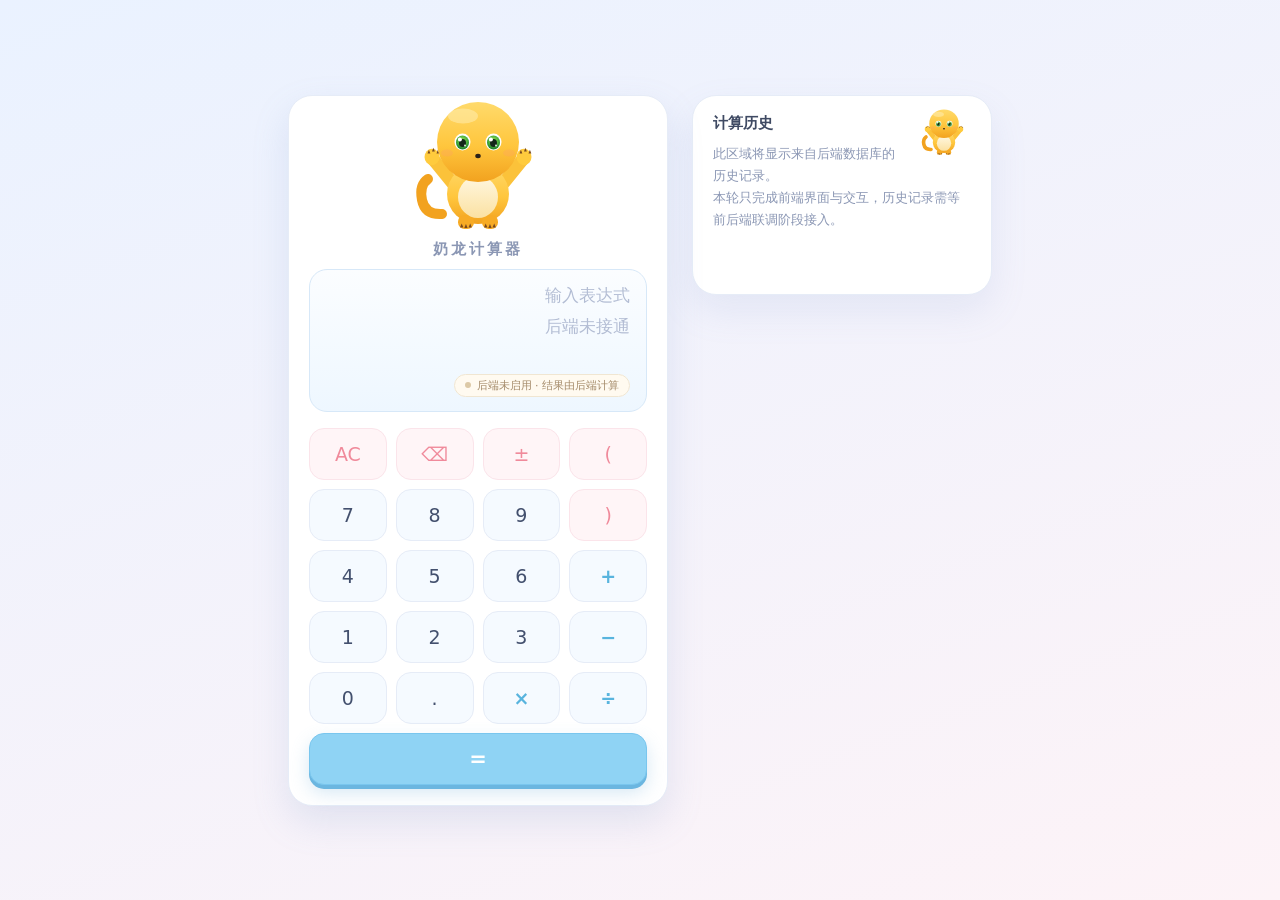
==== src/index.html @ c20ffa98 "style: 改为亮色系、修正居中、吉祥物换成手绘奶龙 配色：深色改为奶油白 + 天空蓝 + 淡粉，等号做成立体糖果按钮（按下会下沉）。  居中：.app 改为 width:max-content +" ====
<!DOCTYPE html>
<html lang="zh-CN">
<head>
  <meta charset="UTF-8">
  <meta name="viewport" content="width=device-width, initial-scale=1">
  <title>计算器 · 832401217</title>
  <link rel="stylesheet" href="css/style.css">
</head>
<body>
  <!-- 整页只有一个主区域：左侧计算器，右侧历史记录占位 -->
  <main class="app">
    <section class="calc" aria-label="计算器">
      <!--
        吉祥物：奶龙（Nailong）。
        用**自己手绘的 SVG 文件**（src/assets/奶龙.svg），不引用任何官方图片素材：
        不联网也能显示，不需要从网上下载图片，也不涉及他人素材的版权问题。
      -->
      <div class="calc__mascot">
        <img class="mascot" src="assets/奶龙.svg" alt="奶龙">
      </div>
      <h1 class="calc__title">奶龙计算器</h1>

      <!-- 显示屏：表达式行 + 结果行 + 提示条 + 后端状态 -->
      <div class="screen">
        <p class="screen__expression is-empty" id="expression" data-placeholder="输入表达式"></p>
        <p class="screen__result" id="result">—</p>
        <p class="screen__message" id="message" role="status" aria-live="polite"></p>
        <p class="screen__backend" id="backend-status">
          <span class="screen__dot" aria-hidden="true"></span>
          <span id="backend-text">后端未启用 · 结果由后端计算</span>
        </p>
      </div>

      <!--
        键盘区：★ 整个区域只挂一个 click 监听器（事件委托），见 js/calc-buttons.js。
        每个按键用 data-key 声明语义，HTML 不写任何 onclick。
      -->
      <div class="keys" id="keys">
        <button type="button" class="key key--fn" data-key="AC"   title="清空（Esc）">AC</button>
        <button type="button" class="key key--fn" data-key="BACK" title="退格（Backspace）">⌫</button>
        <button type="button" class="key key--fn" data-key="NEG"  title="正负号（n）">±</button>
        <button type="button" class="key key--fn" data-key="("    title="左括号">(</button>

        <button type="button" class="key" data-key="7">7</button>
        <button type="button" class="key" data-key="8">8</button>
        <button type="button" class="key" data-key="9">9</button>
        <button type="button" class="key key--fn" data-key=")" title="右括号">)</button>

        <button type="button" class="key" data-key="4">4</button>
        <button type="button" class="key" data-key="5">5</button>
        <button type="button" class="key" data-key="6">6</button>
        <button type="button" class="key key--op" data-key="+" title="加（+）">+</button>

        <button type="button" class="key" data-key="1">1</button>
        <button type="button" class="key" data-key="2">2</button>
        <button type="button" class="key" data-key="3">3</button>
        <button type="button" class="key key--op" data-key="-" title="减（-）">−</button>

        <button type="button" class="key" data-key="0">0</button>
        <button type="button" class="key" data-key="." title="小数点">.</button>
        <button type="button" class="key key--op" data-key="*" title="乘（*）">×</button>
        <button type="button" class="key key--op" data-key="/" title="除（/）">÷</button>

        <button type="button" class="key key--wide key--eq" data-key="=" title="计算（Enter / =）">=</button>
      </div>
    </section>

    <!-- 历史记录：本轮为占位区，按要求不放任何假数据 -->
    <aside class="history" aria-label="计算历史">
      <!-- 历史卡片右上角的小奶龙：同一张图缩小复用 -->
      <img class="history__mascot" src="assets/奶龙.svg" alt="">
      <h2 class="history__title">计算历史</h2>
      <p class="history__placeholder">
        此区域将显示来自后端数据库的历史记录。<br>
        本轮只完成前端界面与交互，历史记录需等前后端联调阶段接入。
      </p>
    </aside>
  </main>

  <!-- 模块之间通过 DOM 上的 id 通信，不互相 import，避免循环依赖 -->
  <script type="module" src="js/ui.js"></script>
  <script type="module" src="js/keyboard.js"></script>
  <script type="module" src="js/calc-buttons.js"></script>
</body>
</html>
---- src/css/style.css ----
/* ==========================================================================
   计算器样式 · 832401217
   配色：亮色系 · 奶油白 + 天空蓝 + 淡粉
   吉祥物：奶龙（纯 SVG 绘制，不引用任何外部图片，见 index.html）

   命名规范：BEM 变体（block / block__element / block--modifier）+
             is-* 前缀表示"由 JavaScript 切换的状态类"
   规范出处见仓库根目录 codestyle.md
   ========================================================================== */

:root {
  /* 底色与容器 */
  --bg-base: #eaf2ff;
  --bg-base-2: #fdf3f7;
  --card-bg: #ffffff;
  --card-cream: #fffaf0;
  --line: #e6ecf7;

  /* 文字 */
  --text: #3f4a63;
  --text-dim: #8b97b4;
  --text-faint: #b3bdd4;

  /* 按键 */
  --key-bg: #f5faff;
  --key-bg-hover: #e4f0ff;
  --key-text: #43506e;
  --key-fn: #f08a9b;
  --key-op: #58b4de;

  /* 主色（等号） */
  --brand: #8fd3f4;
  --brand-hover: #79c6ee;
  --brand-shadow: #6bb6e0;

  /* 提示 */
  --warn: #c2708a;
  --danger: #e0617f;

  /* 显示屏 */
  --screen-bg: linear-gradient(180deg, #fbfdff 0%, #eef7ff 100%);
  --screen-border: #d7e8f8;

  --radius-card: 24px;
  --radius-key: 15px;
}

* {
  box-sizing: border-box;
}

body {
  margin: 0;
  min-height: 100vh;
  width: 100%;
  display: grid;
  place-items: center;
  padding: 20px;
  /* 淡淡的天空蓝 → 淡粉渐变背景，比纯色更有"奶"的感觉 */
  background: linear-gradient(160deg, var(--bg-base) 0%, var(--bg-base-2) 100%);
  background-attachment: fixed;
  color: var(--text);
  font-family: "Microsoft YaHei", system-ui, -apple-system, sans-serif;
  -webkit-user-select: none;
  user-select: none;
}

/* ---------- ① 两栏：左计算器 / 右历史 ---------- */
/* width:max-content + margin:auto：让整个组合在页面里**正中**，
   而不是被拉满全宽后靠左对齐（浏览器窗口越宽，这个差别越明显） */
.app {
  width: max-content;
  max-width: 100%;
  margin: 0 auto;
  display: grid;
  grid-template-columns: 380px minmax(250px, 300px);
  gap: 24px;
  align-items: start;
}

@media (max-width: 780px) {
  .app {
    grid-template-columns: 1fr;
    width: 100%;
  }
}

/* ---------- ② 机身 ---------- */
.calc {
  position: relative;
  width: 380px;
  /* 顶部内边距给大一点：吉祥物要在此处"探头"，不能被挤掉 */
  padding: 24px 20px 20px;
  background: var(--card-bg);
  border: 1px solid var(--line);
  border-radius: var(--radius-card);
  box-shadow: 0 16px 36px rgba(120, 150, 200, .18);
}

/* ---------- ③ 吉祥物（奶龙）---------- */
.calc__mascot {
  display: flex;
  justify-content: center;
  /* 负数上边距只探出一小截，保证不会被页面顶边裁掉 */
  margin: -22px 0 2px;
}

.mascot {
  display: block;
  width: 150px;
  height: auto;
}

.calc__title {
  margin: 0 0 10px;
  font-size: 15px;
  font-weight: 700;
  letter-spacing: 3px;
  text-align: center;
  color: var(--text-dim);
}

/* ---------- ④ 历史卡片里的小奶龙 ---------- */
.history__mascot {
  float: right;
  width: 54px;
  height: auto;
  margin: -6px 0 6px 10px;
}

/* ---------- ⑤ 显示屏 ---------- */
.screen {
  display: flex;
  flex-direction: column;
  justify-content: flex-end;
  min-height: 118px;
  margin-bottom: 16px;
  padding: 14px 16px;
  background: var(--screen-bg);
  border: 1px solid var(--screen-border);
  border-radius: 18px;
  text-align: right;
  overflow: hidden;
}

.screen__expression {
  margin: 0;
  min-height: 22px;
  font-size: 17px;
  line-height: 22px;
  color: var(--text-dim);
  word-break: break-all;
  white-space: pre-wrap;
}

/* 表达式为空时显示占位文字（由 JavaScript 维护 is-empty 状态类） */
.screen__expression.is-empty::before {
  content: attr(data-placeholder);
  color: var(--text-faint);
}

/* 光标：用零宽空格作锚点切分文本，插入一个真实元素，避免使用 innerHTML */
.screen__caret {
  display: inline-block;
  width: 2px;
  height: 18px;
  margin: 0 -1px;
  vertical-align: -3px;
  background: var(--key-op);
  animation: caret-blink 1.1s steps(1) infinite;
}

@keyframes caret-blink {
  50% { opacity: 0; }
}

.screen__result {
  margin: 4px 0 0;
  min-height: 32px;
  font-size: 28px;
  font-weight: 700;
  line-height: 32px;
  color: var(--text);
  word-break: break-all;
}

/* 结果行在后端接通前显示占位符，用 is-placeholder 降低视觉权重 */
.screen__result.is-placeholder {
  font-size: 17px;
  font-weight: 400;
  color: var(--text-faint);
}

.screen__message {
  margin: 6px 0 0;
  min-height: 18px;
  font-size: 13px;
  line-height: 18px;
  color: var(--warn);
}

.screen__message.is-error {
  color: var(--danger);
  font-weight: 700;
}

/* 后端状态：做成一颗小药丸，比一行灰字更清楚 */
.screen__backend {
  display: inline-flex;
  align-items: center;
  align-self: flex-end;
  gap: 6px;
  margin: 8px 0 0;
  padding: 3px 10px;
  background: var(--card-cream);
  border: 1px solid #f0e6d2;
  border-radius: 999px;
  font-size: 11px;
  color: #a58b6a;
}

.screen__dot {
  width: 6px;
  height: 6px;
  border-radius: 50%;
  background: #dcc9a6;
}

/* ---------- ⑥ 键盘：4 列网格 ---------- */
.keys {
  display: grid;
  grid-template-columns: repeat(4, 1fr);
  gap: 9px;
}

.key {
  height: 52px;
  padding: 0;
  font: inherit;
  font-size: 19px;
  color: var(--key-text);
  background: var(--key-bg);
  border: 1px solid var(--line);
  border-radius: var(--radius-key);
  cursor: pointer;
  transition: background .12s, transform .06s, box-shadow .12s, border-color .12s;
}

/* 伪类：鼠标悬停 / 按住。这两条是纯 CSS 的"按下反馈"，不需要 JavaScript */
.key:hover {
  background: var(--key-bg-hover);
  border-color: #cfe4f7;
}

.key:active {
  transform: scale(.94);
}

/* ★ JavaScript 追加的状态类：CSS 伪类做不到的效果放这里
   1) 运算符键"正在生效"时保持高亮，鼠标移开后依然可见
   2) 被物理键盘按下时也能高亮（键盘没有 :active） */
.key.is-armed {
  background: #dff0fd;
  border-color: var(--key-op);
  box-shadow: 0 0 0 3px rgba(88, 180, 222, .18);
}

.key.is-pressed {
  transform: scale(.94);
  background: var(--key-bg-hover);
}

.key--fn {
  color: var(--key-fn);
  background: #fff5f7;
  border-color: #fbe4ea;
}

.key--fn:hover {
  background: #ffeef2;
  border-color: #f7d3dd;
}

.key--op {
  color: var(--key-op);
  font-weight: 700;
}

.key--eq {
  color: #ffffff;
  font-size: 21px;
  font-weight: 700;
  background: var(--brand);
  border-color: var(--brand-hover);
  /* 立体感：底部厚边 + 柔和投影，像一颗可以按下去的糖果 */
  box-shadow: 0 4px 0 var(--brand-shadow), 0 8px 18px rgba(120, 180, 220, .3);
}

.key--eq:hover {
  background: var(--brand-hover);
}

/* 等号按下时"沉下去"：底部厚边收掉，位移补齐 */
.key--eq:active,
.key--eq.is-pressed {
  transform: translateY(3px);
  box-shadow: 0 1px 0 var(--brand-shadow), 0 3px 8px rgba(120, 180, 220, .3);
  background: var(--brand-hover);
}

.key--eq.is-armed {
  background: var(--brand-hover);
  box-shadow: 0 0 0 3px rgba(143, 211, 244, .35);
}

.key--wide { grid-column: span 4; }

.key:disabled {
  color: #c6cee0;
  background: #f7f9fc;
  cursor: not-allowed;
}

.key:focus-visible {
  outline: 3px solid rgba(143, 211, 244, .8);
  outline-offset: 2px;
}

/* ---------- ⑦ 历史记录占位区 ---------- */
.history {
  min-height: 200px;
  padding: 18px 20px;
  background: var(--card-bg);
  border: 1px solid var(--line);
  border-radius: var(--radius-card);
  box-shadow: 0 16px 36px rgba(120, 150, 200, .13);
}

.history__title {
  margin: 0 0 10px;
  font-size: 15px;
  font-weight: 700;
  color: var(--text);
}

.history__placeholder {
  margin: 0;
  font-size: 13px;
  line-height: 22px;
  color: var(--text-dim);
}
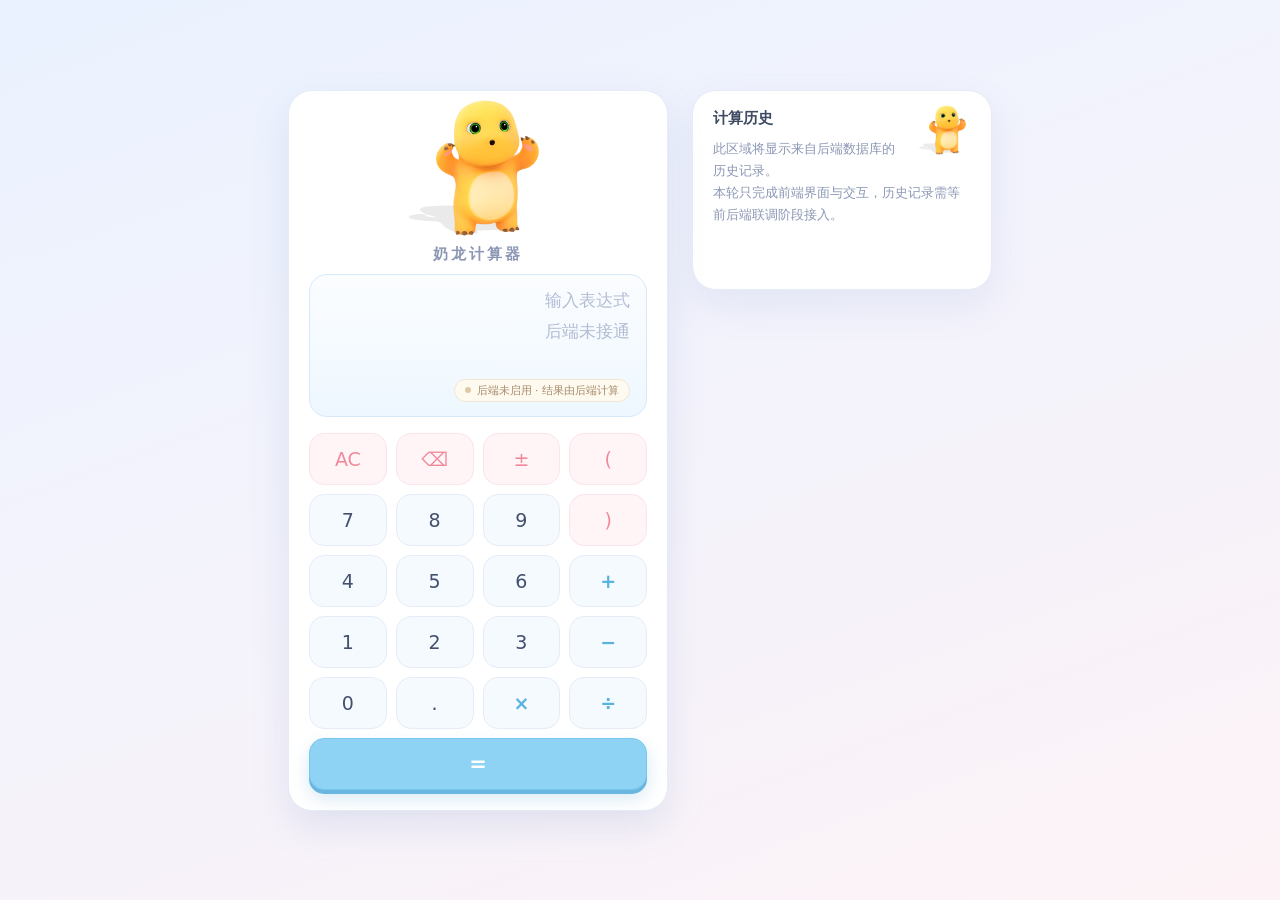
==== commit e5e747f5: "style: mascot switched to the official Nailong artwork; document asset source" ====
--- a/src/index.html
+++ b/src/index.html
@@ -12,11 +12,11 @@
     <section class="calc" aria-label="计算器">
       <!--
         吉祥物：奶龙（Nailong）。
-        用**自己手绘的 SVG 文件**（src/assets/奶龙.svg），不引用任何官方图片素材：
-        不联网也能显示，不需要从网上下载图片，也不涉及他人素材的版权问题。
+        图片来源：第七印象官方网站（nailoong.com）「IP大明星 → 奶龙」页面的形象图，
+        已保存到 src/assets/nailong.png 随仓库一起提交，因此页面离线也能显示。
       -->
       <div class="calc__mascot">
-        <img class="mascot" src="assets/奶龙.svg" alt="奶龙">
+        <img class="mascot" src="assets/nailong.png" alt="奶龙">
       </div>
       <h1 class="calc__title">奶龙计算器</h1>
 
@@ -68,7 +68,7 @@
     <!-- 历史记录：本轮为占位区，按要求不放任何假数据 -->
     <aside class="history" aria-label="计算历史">
       <!-- 历史卡片右上角的小奶龙：同一张图缩小复用 -->
-      <img class="history__mascot" src="assets/奶龙.svg" alt="">
+      <img class="history__mascot" src="assets/nailong.png" alt="">
       <h2 class="history__title">计算历史</h2>
       <p class="history__placeholder">
         此区域将显示来自后端数据库的历史记录。<br>
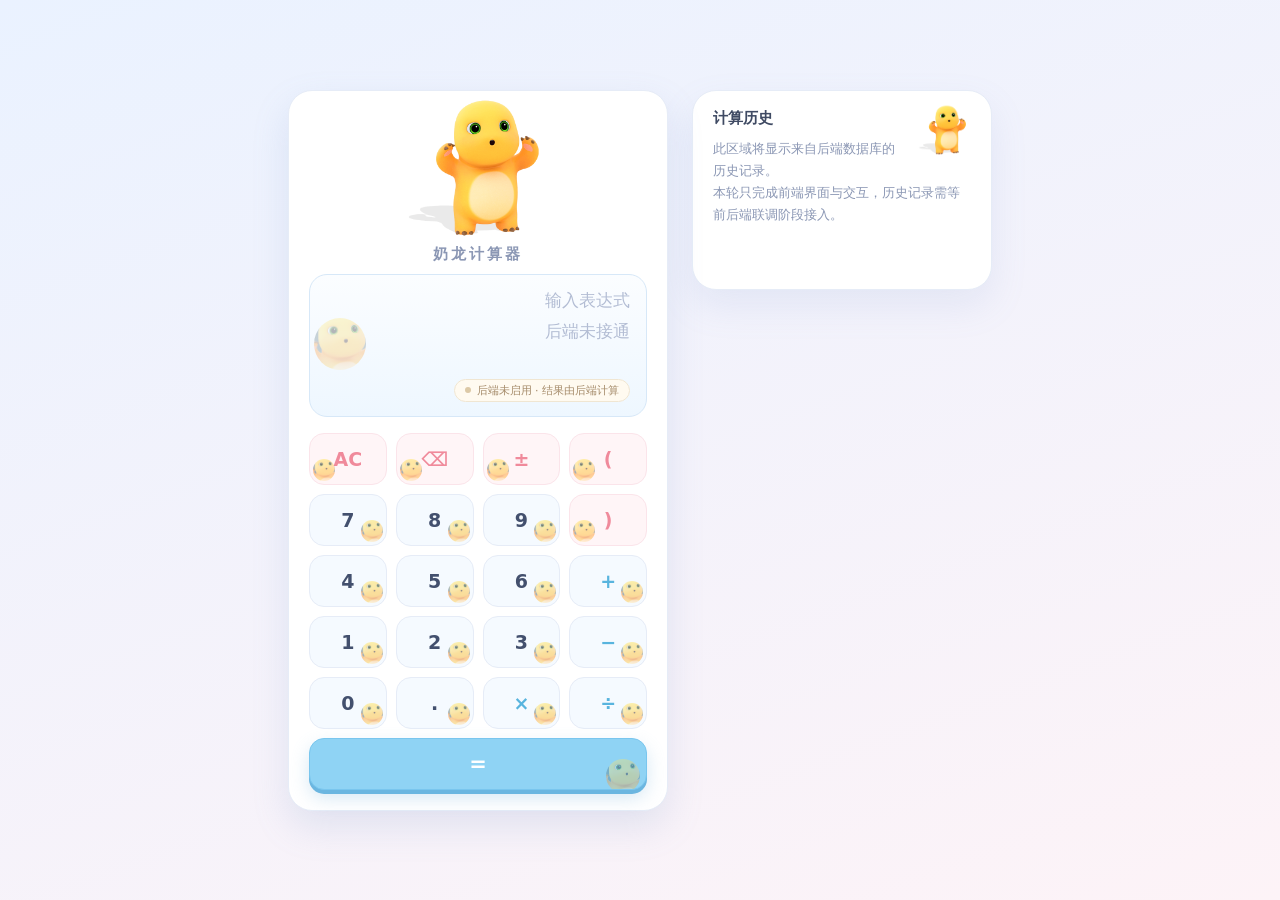
==== commit 2c7f5001: "style: add Nailong character patterns on keys and screen" ====
--- a/src/index.html
+++ b/src/index.html
@@ -22,6 +22,8 @@
 
       <!-- 显示屏：表达式行 + 结果行 + 提示条 + 后端状态 -->
       <div class="screen">
+        <!-- 显示屏左下的奶龙图案（纯装饰，用 CSS 背景图实现，不参与交互） -->
+        <span class="screen__mascot" aria-hidden="true"></span>
         <p class="screen__expression is-empty" id="expression" data-placeholder="输入表达式"></p>
         <p class="screen__result" id="result">—</p>
         <p class="screen__message" id="message" role="status" aria-live="polite"></p>
--- a/src/css/style.css
+++ b/src/css/style.css
@@ -130,6 +130,7 @@
 
 /* ---------- ⑤ 显示屏 ---------- */
 .screen {
+  position: relative;
   display: flex;
   flex-direction: column;
   justify-content: flex-end;
@@ -141,6 +142,23 @@
   border-radius: 18px;
   text-align: right;
   overflow: hidden;
+}
+
+/* 显示屏左下的奶龙图案。
+   尺寸必须小于显示区高度的一半（显示区 118px 高，头像取 52px），
+   否则会顶到右侧的表达式文字（试过 76px，盖住数字了）。 */
+.screen__mascot {
+  position: absolute;
+  left: 4px;
+  bottom: 46px;
+  width: 52px;
+  height: 52px;
+  background: url('../assets/nailong-face.png') center/cover no-repeat;
+  border-radius: 50%;
+  opacity: .28;
+  pointer-events: none;
+  -webkit-user-select: none;
+  user-select: none;
 }
 
 .screen__expression {
@@ -234,16 +252,79 @@
 }
 
 .key {
+  position: relative;
   height: 52px;
   padding: 0;
   font: inherit;
   font-size: 19px;
+  font-weight: 700;
   color: var(--key-text);
   background: var(--key-bg);
   border: 1px solid var(--line);
   border-radius: var(--radius-key);
   cursor: pointer;
+  overflow: hidden;
   transition: background .12s, transform .06s, box-shadow .12s, border-color .12s;
+}
+
+/* ★ 按键底纹：奶龙小脸的角标图案
+   做法：把官方形象图裁成头像，并**逐像素把白色背景扣成透明**，
+        再以低不透明度贴在按键右下角。
+   为什么不用 mix-blend-mode 去白底：在浅色按键上 multiply 会把白底压成灰斑。
+   为什么不做大：按键只有 52px 高，头像超过约 26px 就会挤到数字。
+        所以取 22px、放右下角 —— 既看得出是奶龙，也不占符号的位置。
+   关键点：符号是按键的文字内容，绘制在伪元素**之上**，永远不会被底纹遮住。 */
+.key::before {
+  content: '';
+  position: absolute;
+  right: 3px;
+  bottom: 3px;
+  width: 22px;
+  height: 22px;
+  background: url('../assets/nailong-face.png') center/cover no-repeat;
+  border-radius: 50%;
+  opacity: .5;
+  pointer-events: none;
+}
+
+/* 运算符键保持与数字键一致（都在右下角）：
+   运算符符号本身就在格子右侧，头像放右下能与之对齐成一条竖线，视觉更整齐。
+   功能键（AC/⌫/±/括号）则放左下，避免整排四个头像位置雷同。 */
+.key--fn::before {
+  right: auto;
+  left: 3px;
+}
+
+.key--fn:hover::before {
+  opacity: .72;
+}
+
+/* 悬停时底纹更清楚一点，作为"选中"的弱提示 */
+.key:hover::before {
+  opacity: .72;
+}
+
+/* 按下（含物理键盘触发）时头像完全显形，像"按到奶龙脸上" */
+.key.is-pressed::before {
+  opacity: .95;
+}
+
+.key:focus-visible {
+  outline: 3px solid rgba(143, 211, 244, .8);
+  outline-offset: 2px;
+}
+
+/* 等号是纯色按钮，底纹稍大稍淡，避免蓝色被压浑 */
+.key--eq::before {
+  width: 34px;
+  height: 34px;
+  right: 6px;
+  bottom: -4px;
+  opacity: .34;
+}
+
+.key--eq:hover::before {
+  opacity: .5;
 }
 
 /* 伪类：鼠标悬停 / 按住。这两条是纯 CSS 的"按下反馈"，不需要 JavaScript */
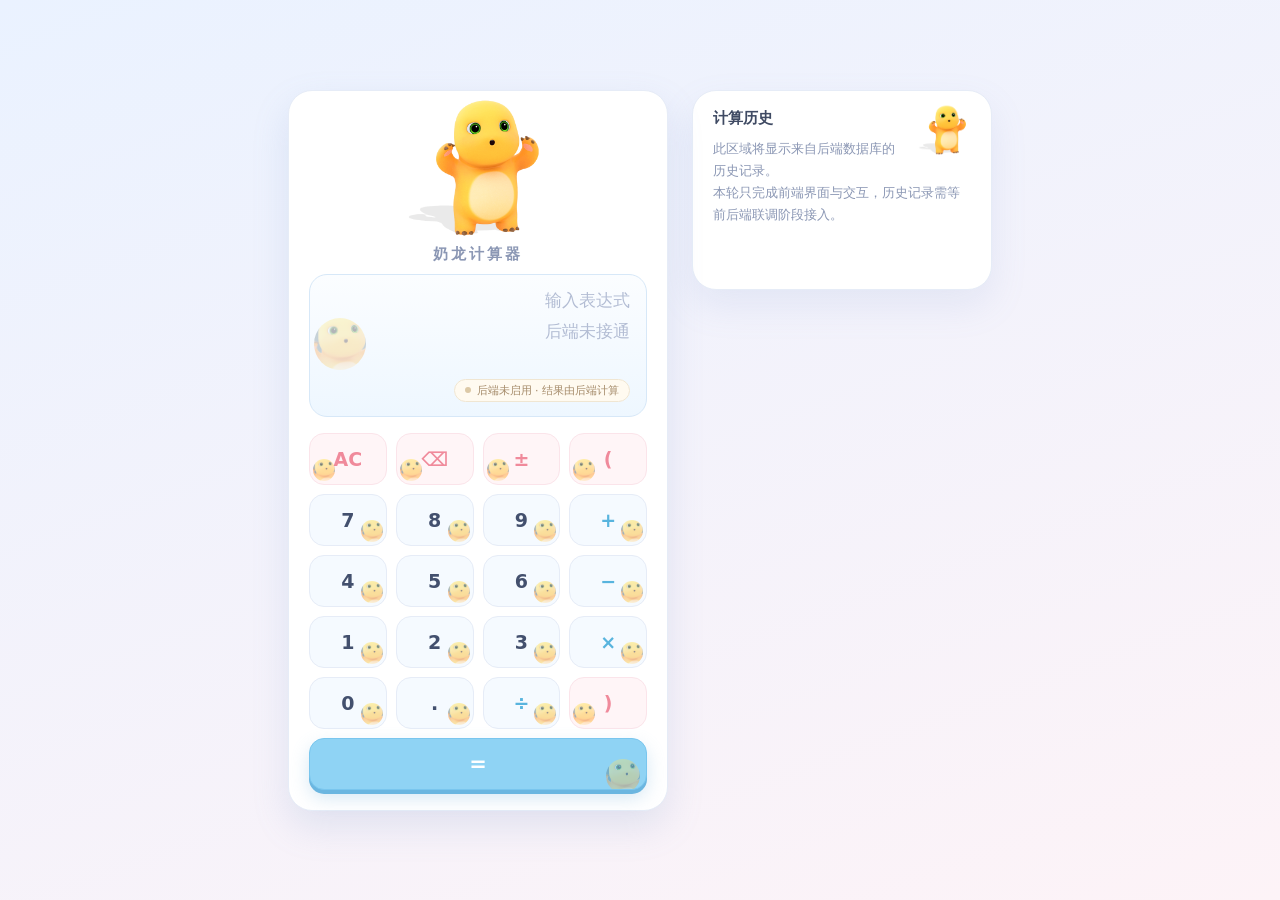
==== commit 1cddde61: "style: regroup keypad so each row has one job" ====
--- a/src/index.html
+++ b/src/index.html
@@ -37,6 +37,15 @@
         键盘区：★ 整个区域只挂一个 click 监听器（事件委托），见 js/calc-buttons.js。
         每个按键用 data-key 声明语义，HTML 不写任何 onclick。
       -->
+      <!--
+        键盘区：★ 整个区域只挂一个 click 监听器（事件委托），见 js/calc-buttons.js。
+        每个按键用 data-key 声明语义，HTML 不写任何 onclick。
+
+        按键排布按"每行一个职责"组织，颜色分组与之一致：
+          第 1 行  功能键（粉色）   AC ⌫ ± ( )
+          第 2-5 行 数字 + 运算符   7 8 9 + ／ 4 5 6 − ／ 1 2 3 × ／ 0 . ÷
+          第 6 行  等号（蓝色实心，整行）
+      -->
       <div class="keys" id="keys">
         <button type="button" class="key key--fn" data-key="AC"   title="清空（Esc）">AC</button>
         <button type="button" class="key key--fn" data-key="BACK" title="退格（Backspace）">⌫</button>
@@ -46,22 +55,22 @@
         <button type="button" class="key" data-key="7">7</button>
         <button type="button" class="key" data-key="8">8</button>
         <button type="button" class="key" data-key="9">9</button>
-        <button type="button" class="key key--fn" data-key=")" title="右括号">)</button>
+        <button type="button" class="key key--op" data-key="+" title="加（+）">+</button>
 
         <button type="button" class="key" data-key="4">4</button>
         <button type="button" class="key" data-key="5">5</button>
         <button type="button" class="key" data-key="6">6</button>
-        <button type="button" class="key key--op" data-key="+" title="加（+）">+</button>
+        <button type="button" class="key key--op" data-key="-" title="减（-）">−</button>
 
         <button type="button" class="key" data-key="1">1</button>
         <button type="button" class="key" data-key="2">2</button>
         <button type="button" class="key" data-key="3">3</button>
-        <button type="button" class="key key--op" data-key="-" title="减（-）">−</button>
+        <button type="button" class="key key--op" data-key="*" title="乘（*）">×</button>
 
         <button type="button" class="key" data-key="0">0</button>
         <button type="button" class="key" data-key="." title="小数点">.</button>
-        <button type="button" class="key key--op" data-key="*" title="乘（*）">×</button>
         <button type="button" class="key key--op" data-key="/" title="除（/）">÷</button>
+        <button type="button" class="key key--fn" data-key=")" title="右括号">)</button>
 
         <button type="button" class="key key--wide key--eq" data-key="=" title="计算（Enter / =）">=</button>
       </div>
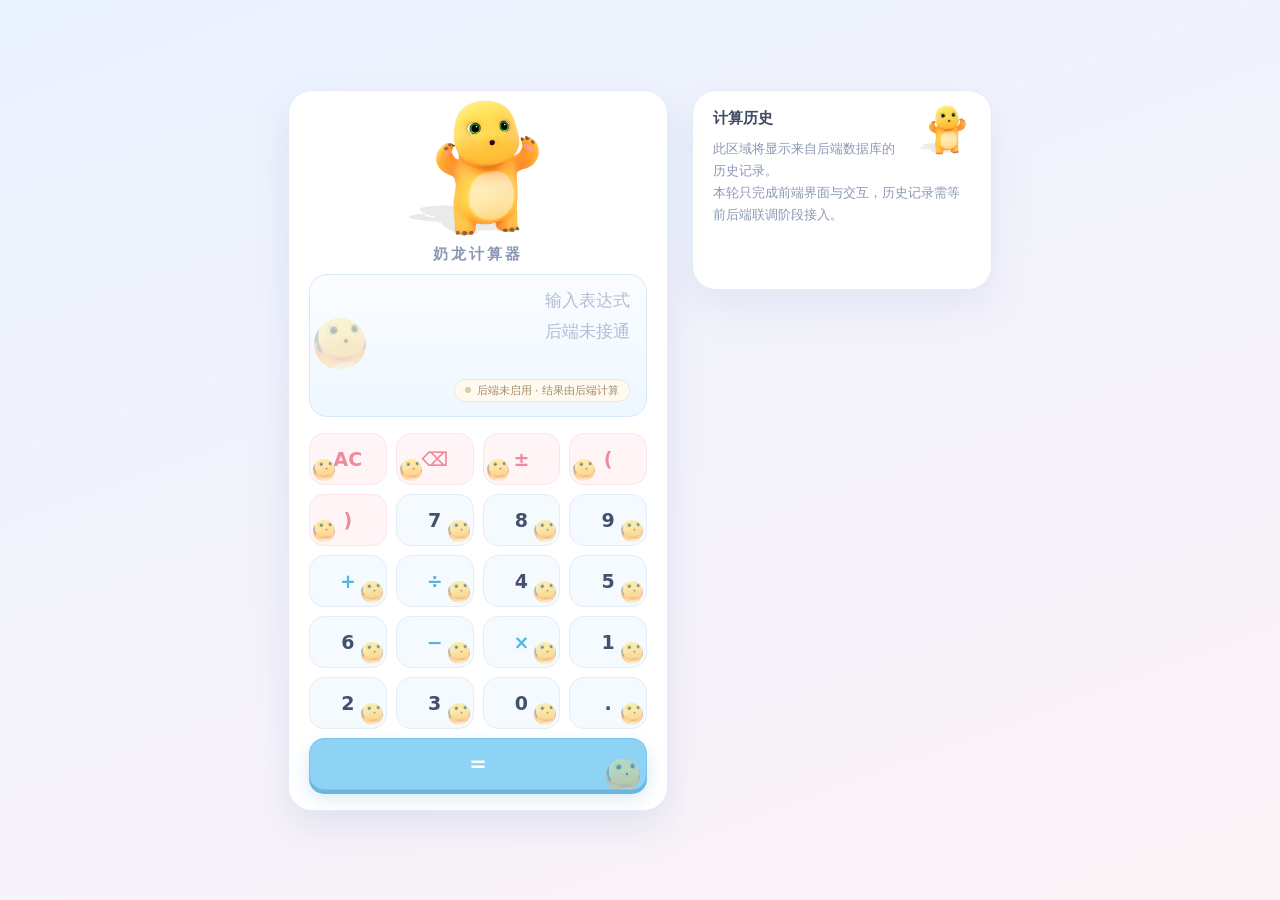
==== commit 42053ebc: "fix: use 5-column keypad so the bracket pair stays together" ====
--- a/src/index.html
+++ b/src/index.html
@@ -41,36 +41,40 @@
         键盘区：★ 整个区域只挂一个 click 监听器（事件委托），见 js/calc-buttons.js。
         每个按键用 data-key 声明语义，HTML 不写任何 onclick。
 
-        按键排布按"每行一个职责"组织，颜色分组与之一致：
-          第 1 行  功能键（粉色）   AC ⌫ ± ( )
-          第 2-5 行 数字 + 运算符   7 8 9 + ／ 4 5 6 − ／ 1 2 3 × ／ 0 . ÷
-          第 6 行  等号（蓝色实心，整行）
+        排布：5 列 × 4 行，最后一行等号横跨整行（共 21 个键，正好排满）。
+          第 1 行  功能键（粉色）        AC ⌫ ± ( )
+          第 2 行  7 8 9 + ÷
+          第 3 行  4 5 6 − ×
+          第 4 行  1 2 3 0 .
+          第 5 行  =（横跨整行，蓝色实心）
+
+        注意：按键总数必须能被列数整除，否则会出现"某行只有一个键、整块错位"。
+        这里 21 = 5×4 + 1（等号独占一行），所以列数必须是 5。
       -->
       <div class="keys" id="keys">
         <button type="button" class="key key--fn" data-key="AC"   title="清空（Esc）">AC</button>
         <button type="button" class="key key--fn" data-key="BACK" title="退格（Backspace）">⌫</button>
         <button type="button" class="key key--fn" data-key="NEG"  title="正负号（n）">±</button>
         <button type="button" class="key key--fn" data-key="("    title="左括号">(</button>
+        <button type="button" class="key key--fn" data-key=")"    title="右括号">)</button>
 
         <button type="button" class="key" data-key="7">7</button>
         <button type="button" class="key" data-key="8">8</button>
         <button type="button" class="key" data-key="9">9</button>
         <button type="button" class="key key--op" data-key="+" title="加（+）">+</button>
+        <button type="button" class="key key--op" data-key="/" title="除（/）">÷</button>
 
         <button type="button" class="key" data-key="4">4</button>
         <button type="button" class="key" data-key="5">5</button>
         <button type="button" class="key" data-key="6">6</button>
         <button type="button" class="key key--op" data-key="-" title="减（-）">−</button>
+        <button type="button" class="key key--op" data-key="*" title="乘（*）">×</button>
 
         <button type="button" class="key" data-key="1">1</button>
         <button type="button" class="key" data-key="2">2</button>
         <button type="button" class="key" data-key="3">3</button>
-        <button type="button" class="key key--op" data-key="*" title="乘（*）">×</button>
-
         <button type="button" class="key" data-key="0">0</button>
         <button type="button" class="key" data-key="." title="小数点">.</button>
-        <button type="button" class="key key--op" data-key="/" title="除（/）">÷</button>
-        <button type="button" class="key key--fn" data-key=")" title="右括号">)</button>
 
         <button type="button" class="key key--wide key--eq" data-key="=" title="计算（Enter / =）">=</button>
       </div>
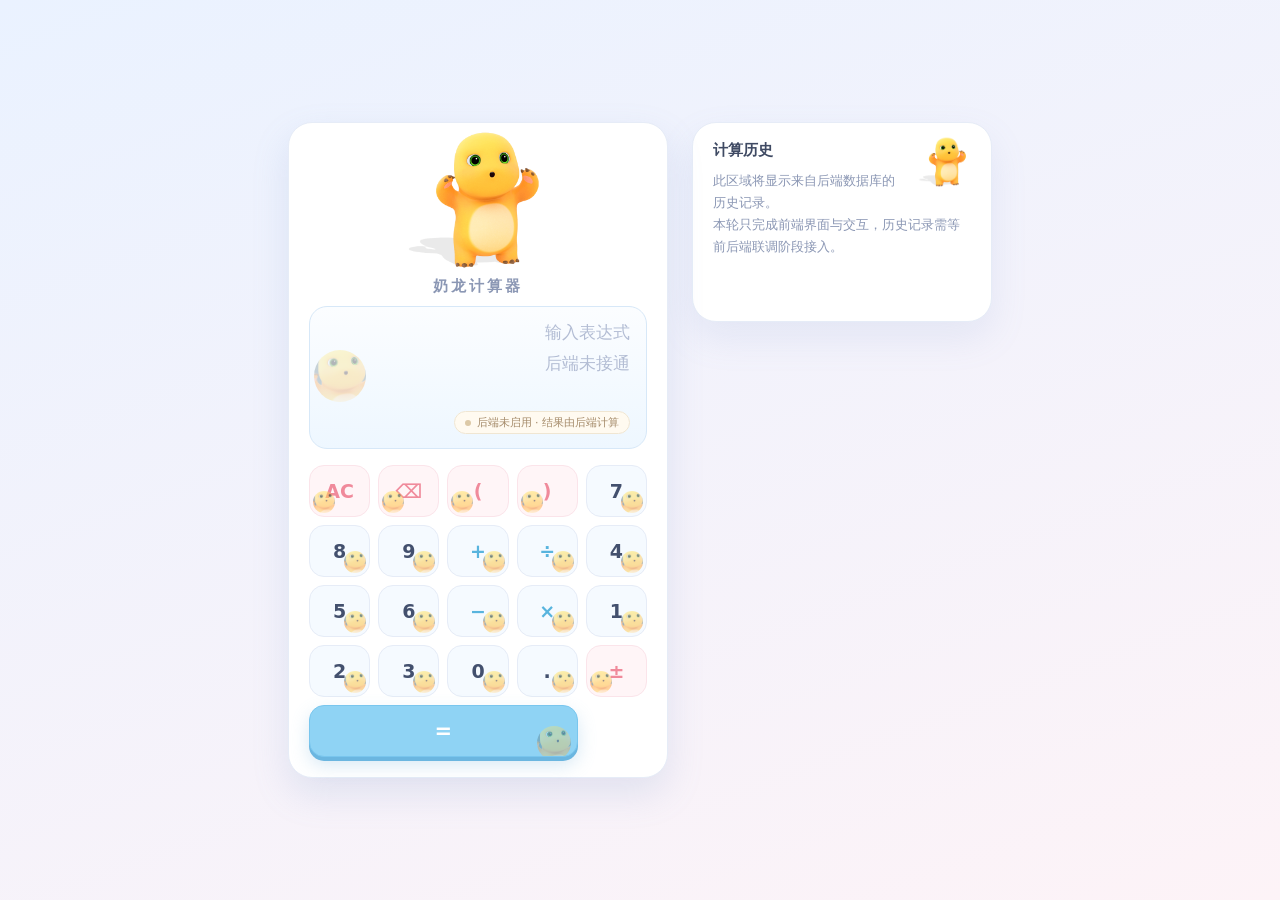
==== commit d746a737: "fix: revert to fixed 5-column keypad grid" ====
--- a/src/index.html
+++ b/src/index.html
@@ -41,40 +41,41 @@
         键盘区：★ 整个区域只挂一个 click 监听器（事件委托），见 js/calc-buttons.js。
         每个按键用 data-key 声明语义，HTML 不写任何 onclick。
 
-        排布：5 列 × 4 行，最后一行等号横跨整行（共 21 个键，正好排满）。
-          第 1 行  功能键（粉色）        AC ⌫ ± ( )
-          第 2 行  7 8 9 + ÷
-          第 3 行  4 5 6 − ×
-          第 4 行  1 2 3 0 .
-          第 5 行  =（横跨整行，蓝色实心）
+        排布：**固定 5 列网格**，每行正好 5 个，等号横跨整行。
+          第 1 行  AC ⌫ ( ) 7      ← 前 4 个是粉色功能键
+          第 2 行  8 9 + ÷ 4
+          第 3 行  5 6 − × 1
+          第 4 行  2 3 0 . ±
+          第 5 行  =（横跨 5 列）
 
-        注意：按键总数必须能被列数整除，否则会出现"某行只有一个键、整块错位"。
-        这里 21 = 5×4 + 1（等号独占一行），所以列数必须是 5。
+        为什么坚持"每行正好 5 个"：
+        之前试过 flex 自动换行，按键宽度一算错就变成一行 4 个，
+        整个键位全乱（7 跑到第一行、3 跑到第四行）。固定列数 + 明确每行个数才可控。
       -->
       <div class="keys" id="keys">
         <button type="button" class="key key--fn" data-key="AC"   title="清空（Esc）">AC</button>
         <button type="button" class="key key--fn" data-key="BACK" title="退格（Backspace）">⌫</button>
-        <button type="button" class="key key--fn" data-key="NEG"  title="正负号（n）">±</button>
         <button type="button" class="key key--fn" data-key="("    title="左括号">(</button>
         <button type="button" class="key key--fn" data-key=")"    title="右括号">)</button>
+        <button type="button" class="key" data-key="7">7</button>
 
-        <button type="button" class="key" data-key="7">7</button>
         <button type="button" class="key" data-key="8">8</button>
         <button type="button" class="key" data-key="9">9</button>
         <button type="button" class="key key--op" data-key="+" title="加（+）">+</button>
         <button type="button" class="key key--op" data-key="/" title="除（/）">÷</button>
+        <button type="button" class="key" data-key="4">4</button>
 
-        <button type="button" class="key" data-key="4">4</button>
         <button type="button" class="key" data-key="5">5</button>
         <button type="button" class="key" data-key="6">6</button>
         <button type="button" class="key key--op" data-key="-" title="减（-）">−</button>
         <button type="button" class="key key--op" data-key="*" title="乘（*）">×</button>
+        <button type="button" class="key" data-key="1">1</button>
 
-        <button type="button" class="key" data-key="1">1</button>
         <button type="button" class="key" data-key="2">2</button>
         <button type="button" class="key" data-key="3">3</button>
         <button type="button" class="key" data-key="0">0</button>
         <button type="button" class="key" data-key="." title="小数点">.</button>
+        <button type="button" class="key key--fn" data-key="NEG" title="正负号（n）">±</button>
 
         <button type="button" class="key key--wide key--eq" data-key="=" title="计算（Enter / =）">=</button>
       </div>
--- a/src/css/style.css
+++ b/src/css/style.css
@@ -244,11 +244,13 @@
   background: #dcc9a6;
 }
 
-/* ---------- ⑥ 键盘：4 列网格 ---------- */
+/* ---------- ⑥ 键盘：5 列网格 ---------- */
+/* 为什么是 5 列：按键共 21 个 = 5×4 + 1（等号独占一行）。
+   列数必须能整除前 20 个键，否则会出现"某行只剩一个键、整块错位"（4 列时踩过）。 */
 .keys {
   display: grid;
-  grid-template-columns: repeat(4, 1fr);
-  gap: 9px;
+  grid-template-columns: repeat(5, 1fr);
+  gap: 8px;
 }
 
 .key {
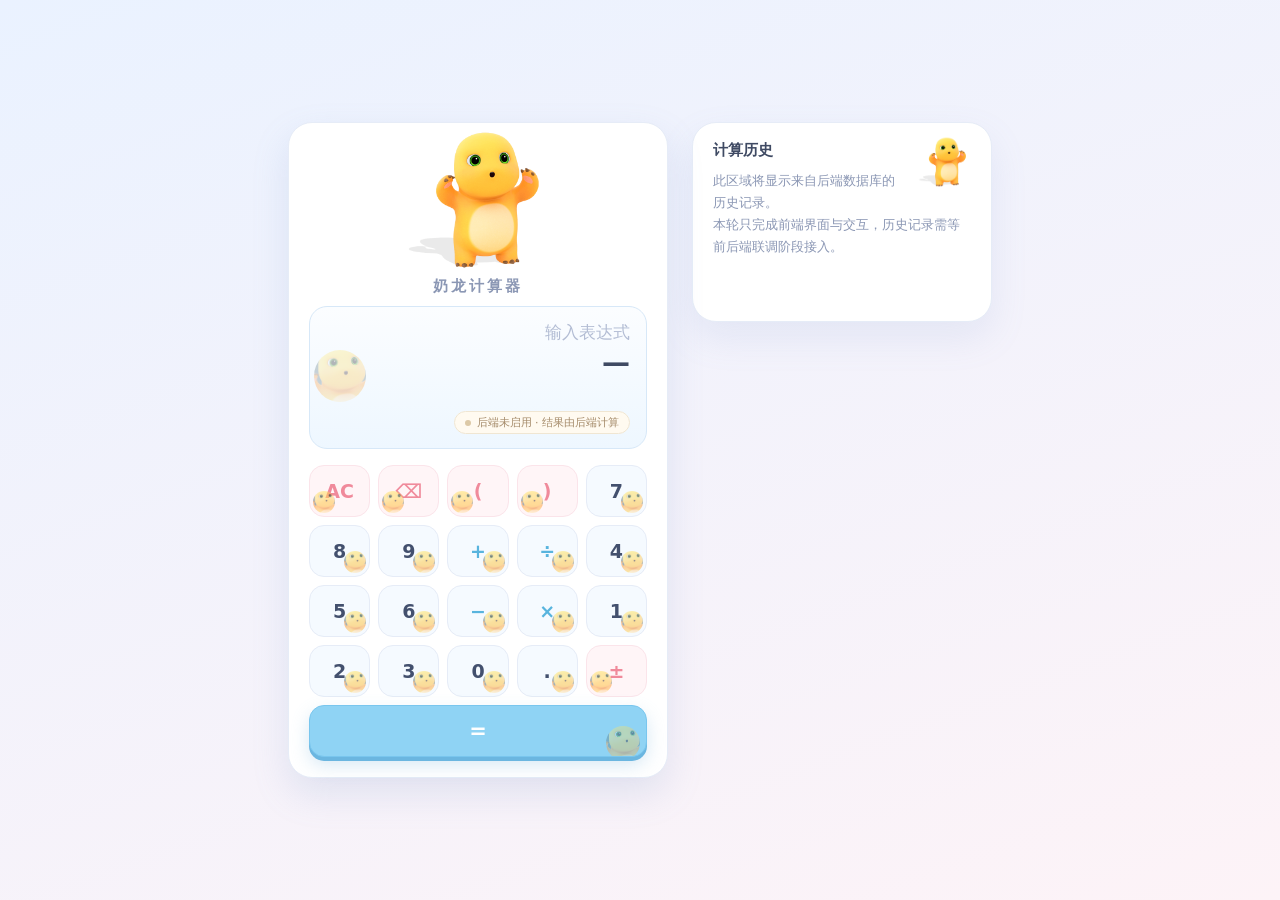
==== commit ec8535a7: "fix: bundle to a classic script so double-click works" ====
--- a/src/index.html
+++ b/src/index.html
@@ -93,9 +93,15 @@
     </aside>
   </main>
 
-  <!-- 模块之间通过 DOM 上的 id 通信，不互相 import，避免循环依赖 -->
-  <script type="module" src="js/ui.js"></script>
-  <script type="module" src="js/keyboard.js"></script>
-  <script type="module" src="js/calc-buttons.js"></script>
+  <!--
+    ★ 这里加载的是**传统脚本** bundle.js，而不是 ES 模块，原因是：
+      浏览器在 file:// 页面里不执行 <script type="module">，
+      双击打开本文件时模块会被跨域策略拒绝，所有交互都不生效
+      （页面看起来正常，但点按钮毫无反应 —— 真实踩过这个坑）。
+
+    bundle.js 由 tools/build-bundle.mjs 从 src/js/ 下的四个模块合并生成。
+    改逻辑请改源文件，然后运行：node tools/build-bundle.mjs
+  -->
+  <script src="js/bundle.js"></script>
 </body>
 </html>
--- a/src/css/style.css
+++ b/src/css/style.css
@@ -244,9 +244,12 @@
   background: #dcc9a6;
 }
 
-/* ---------- ⑥ 键盘：5 列网格 ---------- */
-/* 为什么是 5 列：按键共 21 个 = 5×4 + 1（等号独占一行）。
-   列数必须能整除前 20 个键，否则会出现"某行只剩一个键、整块错位"（4 列时踩过）。 */
+/* ---------- ⑥ 键盘：固定 5 列网格 ----------
+   宽度算准：计算器 380px，减去左右内边距各 20px = 340px 可用。
+   5 列 + 4 道 8px 的缝 = 5×61.6 + 32 ≈ 340，所以用 1fr 均分，每个键约 61.6px。
+
+   为什么必须用固定列数：先前试过 flex 自动换行，按键宽度一算错就变成一行 4 个，
+   整个键位错乱（7 跑到第一行、3 跑到第四行）。固定列数才能保证"每行 5 个"。 */
 .keys {
   display: grid;
   grid-template-columns: repeat(5, 1fr);
@@ -396,7 +399,9 @@
   box-shadow: 0 0 0 3px rgba(143, 211, 244, .35);
 }
 
-.key--wide { grid-column: span 4; }
+/* 等号横跨整行（5 列）。grid-column 只有在键盘是 Grid 布局时才有意义，
+   所以键盘从 flex 改回 Grid 之后这条规则重新生效。 */
+.key--wide { grid-column: span 5; }
 
 .key:disabled {
   color: #c6cee0;
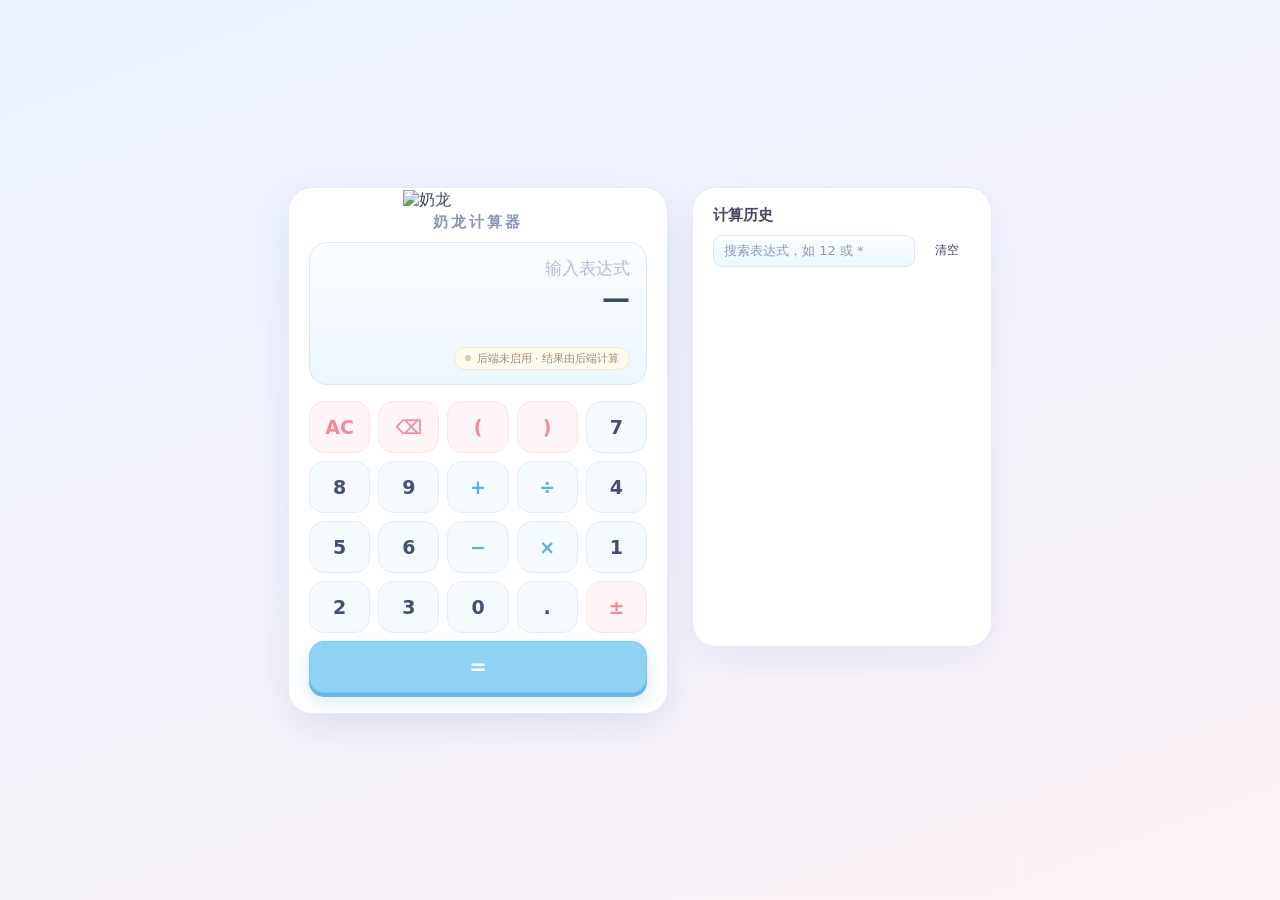
==== commit df0a179d: "feat: 前后端联调完成（API 客户端 + 历史记录增删查 + 部署工具）" ====
--- a/src/index.html
+++ b/src/index.html
@@ -33,10 +33,6 @@
         </p>
       </div>
 
-      <!--
-        键盘区：★ 整个区域只挂一个 click 监听器（事件委托），见 js/calc-buttons.js。
-        每个按键用 data-key 声明语义，HTML 不写任何 onclick。
-      -->
       <!--
         键盘区：★ 整个区域只挂一个 click 监听器（事件委托），见 js/calc-buttons.js。
         每个按键用 data-key 声明语义，HTML 不写任何 onclick。
@@ -81,15 +77,41 @@
       </div>
     </section>
 
-    <!-- 历史记录：本轮为占位区，按要求不放任何假数据 -->
+    <!--
+      历史记录区：数据全部来自后端数据库（GET /api/history）。
+      这里不放任何假数据 —— 列表为空时显示"还没有计算记录"。
+    -->
     <aside class="history" aria-label="计算历史">
       <!-- 历史卡片右上角的小奶龙：同一张图缩小复用 -->
       <img class="history__mascot" src="assets/nailong.png" alt="">
-      <h2 class="history__title">计算历史</h2>
-      <p class="history__placeholder">
-        此区域将显示来自后端数据库的历史记录。<br>
-        本轮只完成前端界面与交互，历史记录需等前后端联调阶段接入。
-      </p>
+
+      <div class="history__head">
+        <h2 class="history__title">计算历史</h2>
+        <span class="history__count" id="history-count" aria-live="polite"></span>
+      </div>
+
+      <!-- 搜索框：对应后端 GET /api/history?keyword=... （扩展功能） -->
+      <div class="history__search">
+        <input
+          type="search"
+          id="history-keyword"
+          class="history__input"
+          placeholder="搜索表达式，如 12 或 *"
+          autocomplete="off"
+          aria-label="搜索历史记录"
+        >
+        <button type="button" class="history__clear" id="history-clear" title="清空全部历史记录">清空</button>
+      </div>
+
+      <!--
+        列表容器。
+        ★ 每条记录由一个"删除"按钮，用事件委托实现（与键盘区同样的思路）：
+          整个列表只挂一个 click 监听器，见 js/history.js。
+      -->
+      <ul class="history__list" id="history-list"></ul>
+
+      <!-- 空状态 / 加载中 / 错误提示，三种情况复用这一个元素 -->
+      <p class="history__status" id="history-status" role="status" aria-live="polite"></p>
     </aside>
   </main>
 
@@ -99,7 +121,7 @@
       双击打开本文件时模块会被跨域策略拒绝，所有交互都不生效
       （页面看起来正常，但点按钮毫无反应 —— 真实踩过这个坑）。
 
-    bundle.js 由 tools/build-bundle.mjs 从 src/js/ 下的四个模块合并生成。
+    bundle.js 由 tools/build-bundle.mjs 从 src/js/ 下的模块合并生成。
     改逻辑请改源文件，然后运行：node tools/build-bundle.mjs
   -->
   <script src="js/bundle.js"></script>
--- a/src/css/style.css
+++ b/src/css/style.css
@@ -134,7 +134,9 @@
   display: flex;
   flex-direction: column;
   justify-content: flex-end;
-  min-height: 118px;
+  /* 高度要能容下"表达式行 + 结果行 + 提示条 + 后端状态丸"四行，
+     否则提示文字会被挤到换行（截图里踩过）。 */
+  min-height: 138px;
   margin-bottom: 16px;
   padding: 14px 16px;
   background: var(--screen-bg);
@@ -409,31 +411,214 @@
   cursor: not-allowed;
 }
 
+/*
+ * 键盘区容器被聚焦时**不要**画默认焦点框。
+ *
+ * 背景：容器设了 tabIndex = -1，使它可以被脚本 focus()（这是为了修掉
+ *      "按回车重复上一次按键"的怪现象 —— 焦点必须离开按钮）。
+ *      但浏览器默认会给被聚焦的元素画一圈黑框，于是每点一次按钮，
+ *      整个键盘区外面就多一圈很显眼的黑边（截图里看到的）。
+ *
+ * 为什么这里可以直接用 :focus 而不是 :focus-visible：
+ *      容器本身不是可操作元素（用户不会拿它触发任何动作，它只是事件委托的挂载点），
+ *      所以任何情况下都不需要焦点提示。真正需要焦点提示的是里面的**按钮**，
+ *      它们的 :focus-visible 规则在下面。
+ */
+.keys:focus,
+.keys:focus-visible {
+  outline: none;
+}
+
 .key:focus-visible {
   outline: 3px solid rgba(143, 211, 244, .8);
   outline-offset: 2px;
 }
 
-/* ---------- ⑦ 历史记录占位区 ---------- */
+/* ---------- ⑦ 历史记录（数据来自后端数据库） ---------- */
 .history {
-  min-height: 200px;
-  padding: 18px 20px;
+  display: flex;
+  flex-direction: column;
+  position: relative;
+  /* 固定高度 + 列表内部滚动：
+     历史条数没有上限，如果让卡片跟着长，页面会被拉得很长，
+     计算器本身反而被挤到看不见了。 */
+  height: 460px;
+  padding: 18px 20px 16px;
   background: var(--card-bg);
   border: 1px solid var(--line);
   border-radius: var(--radius-card);
   box-shadow: 0 16px 36px rgba(120, 150, 200, .13);
 }
 
+.history__head {
+  display: flex;
+  align-items: baseline;
+  justify-content: space-between;
+  gap: 8px;
+  margin-bottom: 10px;
+}
+
 .history__title {
-  margin: 0 0 10px;
+  margin: 0;
   font-size: 15px;
   font-weight: 700;
   color: var(--text);
 }
 
-.history__placeholder {
+/* "共 N 条" / "显示 20 / 共 35 条" */
+.history__count {
+  font-size: 12px;
+  color: var(--text-dim);
+}
+
+/* ---------- 搜索与清空 ---------- */
+.history__search {
+  display: flex;
+  gap: 8px;
+  margin-bottom: 10px;
+}
+
+.history__input {
+  flex: 1;
+  min-width: 0;
+  height: 32px;
+  padding: 0 10px;
+  font-family: inherit;
+  font-size: 13px;
+  color: var(--text);
+  background: var(--screen-bg);
+  border: 1px solid var(--screen-border);
+  border-radius: 9px;
+  outline: none;
+  transition: border-color .15s ease, box-shadow .15s ease;
+}
+
+.history__input::placeholder {
+  color: var(--text-dim);
+}
+
+.history__input:focus {
+  border-color: var(--accent);
+  box-shadow: 0 0 0 3px rgba(143, 211, 244, .32);
+}
+
+.history__clear {
+  flex: none;
+  height: 32px;
+  padding: 0 12px;
+  font-family: inherit;
+  font-size: 12px;
+  color: var(--fn-text);
+  background: var(--fn-bg);
+  border: 1px solid var(--fn-border);
+  border-radius: 9px;
+  cursor: pointer;
+  transition: filter .15s ease;
+}
+
+.history__clear:hover {
+  filter: brightness(.96);
+}
+
+/* ---------- 列表 ---------- */
+.history__list {
+  flex: 1;
+  margin: 0;
+  padding: 0 4px 0 0;
+  overflow-y: auto;
+  list-style: none;
+}
+
+/* 滚动条细一点，不要抢视觉 */
+.history__list::-webkit-scrollbar {
+  width: 6px;
+}
+
+.history__list::-webkit-scrollbar-thumb {
+  background: var(--line);
+  border-radius: 3px;
+}
+
+.history__item {
+  display: flex;
+  align-items: flex-start;
+  justify-content: space-between;
+  gap: 10px;
+  padding: 9px 10px;
+  margin-bottom: 6px;
+  background: var(--screen-bg);
+  border: 1px solid var(--screen-border);
+  border-radius: 10px;
+}
+
+.history__main {
+  min-width: 0; /* 让长表达式能被截断而不是把卡片撑破 */
+}
+
+.history__expression {
   margin: 0;
   font-size: 13px;
-  line-height: 22px;
+  color: var(--text);
+  word-break: break-all;
+}
+
+.history__result {
+  margin: 2px 0 0;
+  font-size: 15px;
+  font-weight: 700;
+  color: var(--accent-strong, #3f9ed6);
+  word-break: break-all;
+}
+
+.history__meta {
+  display: flex;
+  flex: none;
+  flex-direction: column;
+  align-items: flex-end;
+  gap: 4px;
+}
+
+.history__time {
+  font-size: 11px;
   color: var(--text-dim);
-}
+  white-space: nowrap;
+}
+
+.history__delete {
+  padding: 2px 8px;
+  font-family: inherit;
+  font-size: 11px;
+  color: var(--danger-text, #d6455f);
+  background: transparent;
+  border: 1px solid transparent;
+  border-radius: 6px;
+  cursor: pointer;
+  transition: background .15s ease, border-color .15s ease;
+}
+
+.history__delete:hover {
+  background: var(--danger-bg, #ffe8ec);
+  border-color: var(--danger-border, #ffc2cd);
+}
+
+.history__delete:disabled {
+  cursor: default;
+  opacity: .5;
+}
+
+/* ---------- 空状态 / 加载中 / 错误 ---------- */
+.history__status {
+  margin: 8px 0 0;
+  font-size: 12px;
+  line-height: 19px;
+  color: var(--text-dim);
+}
+
+.history__status.is-error {
+  color: var(--danger-text, #d6455f);
+}
+
+/* 列表为空时，提示文字应该顶到上面，而不是被 flex 挤到底部 */
+.history__list:empty + .history__status {
+  margin-top: 0;
+}
